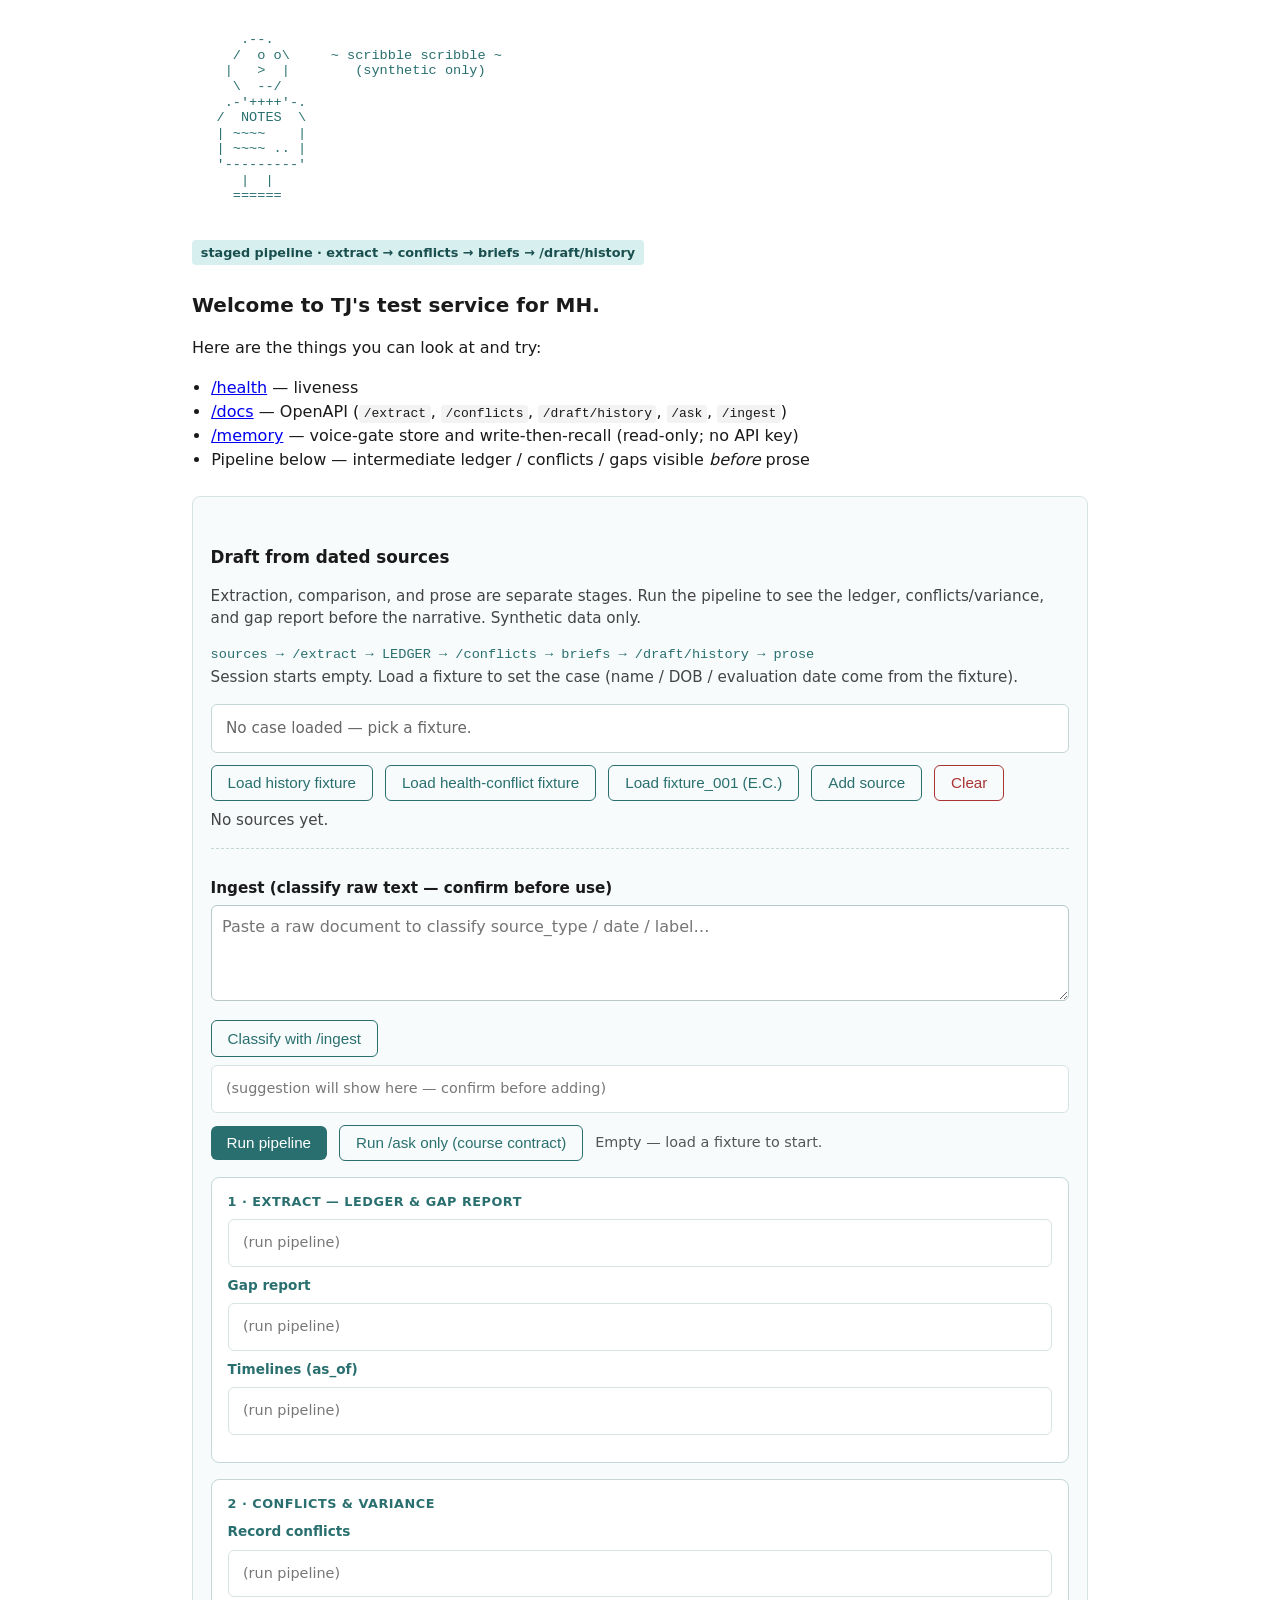
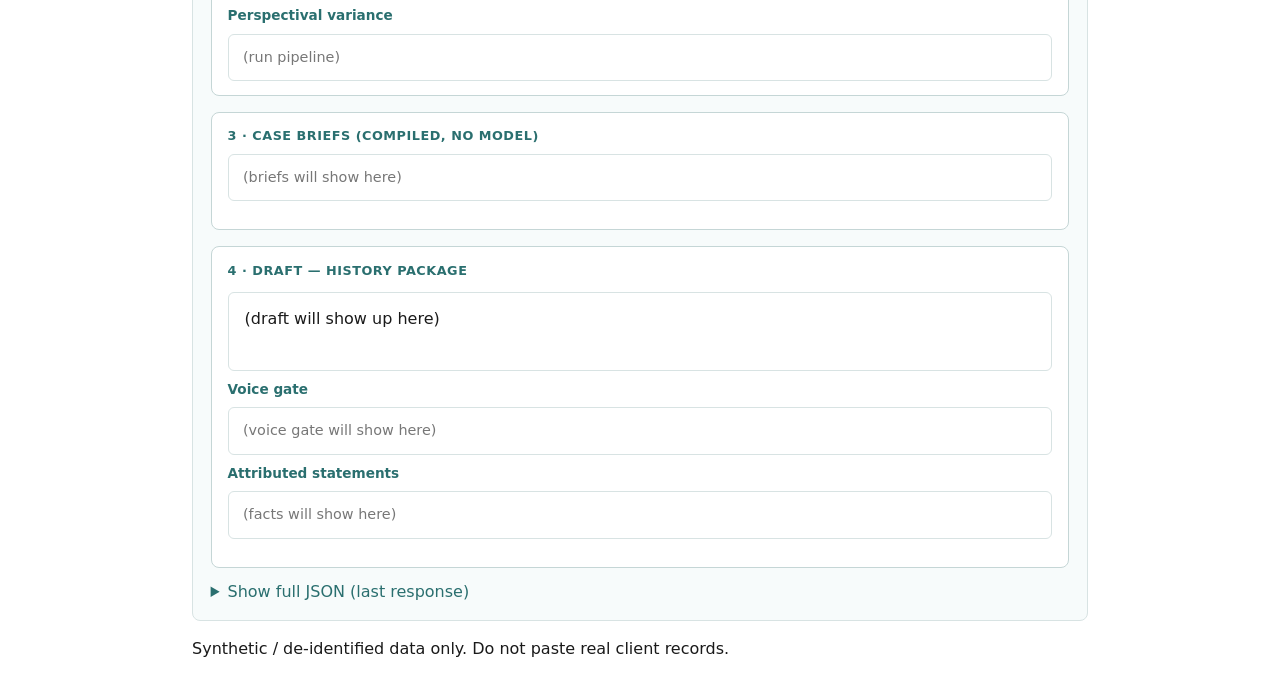
==== static/index.html @ 868e0e56 "Extract the Report Builder into a standalone repo from AI-Internship@16090cd. Fresh history of manif" ====
<!DOCTYPE html>
<html lang="en">
<head>
  <meta charset="utf-8" />
  <meta name="viewport" content="width=device-width, initial-scale=1" />
  <title>TJ's test service for MH</title>
  <link rel="icon" type="image/png" href="/favicon.png" />
  <style>
    body { font-family: system-ui, sans-serif; max-width: 56rem; margin: 2rem auto; padding: 0 1rem; line-height: 1.5; color: #1a1a1a; background: #fff; }
    h1 { font-size: 1.25rem; font-weight: 600; }
    h2 { font-size: 1.05rem; font-weight: 600; margin-top: 2rem; }
    h3 { font-size: 0.95rem; font-weight: 600; margin: 1rem 0 0.35rem; }
    h4 { font-size: 0.85rem; font-weight: 600; margin: 0.5rem 0 0.25rem; color: #2a6f6f; }
    .badge {
      display: inline-block;
      margin: 0 0 0.75rem;
      padding: 0.2rem 0.55rem;
      font-size: 0.8rem;
      font-weight: 600;
      color: #1a4f4f;
      background: #d8efef;
      border-radius: 4px;
    }
    .ascii {
      font-family: ui-monospace, SFMono-Regular, Menlo, Consolas, monospace;
      font-size: 0.85rem;
      line-height: 1.15;
      white-space: pre;
      color: #2a6f6f;
      margin: 1.25rem 0;
      overflow-x: auto;
    }
    ul { padding-left: 1.2rem; margin: 0.25rem 0; }
    code { background: #f3f3f3; padding: 0.1em 0.35em; border-radius: 3px; }
    .try {
      margin-top: 1.5rem;
      padding: 1rem 1.1rem;
      border: 1px solid #d8e3e3;
      border-radius: 8px;
      background: #f7fbfb;
    }
    .try p.hint { color: #444; font-size: 0.95rem; margin-top: 0; }
    label { display: block; font-weight: 600; margin: 0.75rem 0 0.35rem; }
    .fields {
      display: grid;
      grid-template-columns: repeat(auto-fit, minmax(9rem, 1fr));
      gap: 0.75rem;
      margin-top: 0.5rem;
    }
    .fields label { margin-top: 0; }
    .case-header {
      margin: 0.75rem 0 0.25rem;
      padding: 0.75rem 0.9rem;
      border: 1px solid #c5d6d6;
      border-radius: 6px;
      background: #fff;
      display: grid;
      grid-template-columns: repeat(auto-fit, minmax(11rem, 1fr));
      gap: 0.65rem 1rem;
    }
    .case-header.empty {
      color: #666;
      font-size: 0.95rem;
      display: block;
    }
    .case-header .case-field-label {
      display: block;
      font-size: 0.75rem;
      font-weight: 600;
      color: #2a6f6f;
      text-transform: uppercase;
      letter-spacing: 0.03em;
      margin-bottom: 0.15rem;
    }
    .case-header .case-field-value {
      font-size: 0.95rem;
    }
    input[type="text"], input[type="date"], select, textarea {
      width: 100%;
      box-sizing: border-box;
      font: inherit;
      padding: 0.55rem 0.65rem;
      border: 1px solid #b8c9c9;
      border-radius: 6px;
      background: #fff;
      color: #1a1a1a;
    }
    textarea { min-height: 6rem; line-height: 1.45; resize: vertical; }
    .source-card {
      margin-top: 0.75rem;
      padding: 0.75rem;
      border: 1px solid #c5d6d6;
      border-radius: 6px;
      background: #fff;
    }
    .source-card .card-head {
      display: flex;
      justify-content: space-between;
      align-items: center;
      margin-bottom: 0.35rem;
    }
    .source-card .card-head span { font-weight: 600; font-size: 0.9rem; }
    .ghost {
      background: transparent;
      color: #2a6f6f;
      border: 1px solid #2a6f6f;
    }
    .ghost.danger { color: #a33; border-color: #a33; }
    .row { display: flex; flex-wrap: wrap; gap: 0.75rem; align-items: center; margin-top: 0.75rem; }
    .row label.chk { font-weight: 500; display: inline-flex; gap: 0.4rem; align-items: center; margin: 0; }
    button {
      background: #2a6f6f;
      color: #fff;
      border: none;
      border-radius: 6px;
      padding: 0.55rem 1rem;
      font-size: 0.95rem;
      cursor: pointer;
    }
    button:disabled { opacity: 0.6; cursor: wait; }
    #status { font-size: 0.9rem; color: #555; }
    #status.error { color: #a33; }
    .answer {
      margin-top: 0.75rem;
      padding: 0.9rem 1rem;
      background: #fff;
      border: 1px solid #d8e3e3;
      border-radius: 6px;
      white-space: pre-wrap;
      min-height: 3rem;
      color: #1a1a1a;
    }
    .panel {
      margin-top: 0.5rem;
      padding: 0.75rem 0.9rem;
      background: #fff;
      border: 1px solid #d8e3e3;
      border-radius: 6px;
      font-size: 0.9rem;
      color: #1a1a1a;
    }
    .panel.empty { color: #777; }
    .panel .cite { color: #555; font-size: 0.85rem; }
    .stage {
      margin-top: 1rem;
      padding: 0.85rem 1rem;
      border: 1px solid #c5d6d6;
      border-radius: 8px;
      background: #fff;
    }
    .stage .stage-label {
      font-size: 0.8rem;
      font-weight: 700;
      letter-spacing: 0.04em;
      text-transform: uppercase;
      color: #2a6f6f;
      margin-bottom: 0.35rem;
    }
    .conflict-item { margin-top: 0.5rem; padding-top: 0.5rem; border-top: 1px solid #e8eeee; }
    .conflict-item:first-child { border-top: none; padding-top: 0; margin-top: 0; }
    .meta { font-size: 0.9rem; color: #555; margin-top: 0.5rem; }
    details { margin-top: 0.75rem; }
    details summary { cursor: pointer; color: #2a6f6f; font-weight: 500; }
    pre.out {
      margin-top: 0.5rem;
      padding: 0.75rem;
      background: #111;
      color: #e8f0e8;
      border-radius: 6px;
      overflow-x: auto;
      font-size: 0.75rem;
      line-height: 1.35;
      white-space: pre-wrap;
      word-break: break-word;
    }
    .pipe { font-family: ui-monospace, monospace; font-size: 0.85rem; color: #2a6f6f; margin: 0.5rem 0 0; }
    .ingest-box { margin-top: 1rem; padding-top: 0.75rem; border-top: 1px dashed #c5d6d6; }
  </style>
</head>
<body>
  <pre class="ascii" aria-hidden="true">
      .--.
     /  o o\     ~ scribble scribble ~
    |   &gt;  |        (synthetic only)
     \  --/
    .-'++++'-.
   /  NOTES  \
   | ~~~~    |
   | ~~~~ .. |
   '---------'
      |  |
     ======
  </pre>
  <p class="badge" id="buildBadge">staged pipeline · extract → conflicts → briefs → /draft/history</p>
  <h1>Welcome to TJ's test service for MH.</h1>
  <p>Here are the things you can look at and try:</p>
  <ul>
    <li><a href="/health">/health</a> — liveness</li>
    <li><a href="/docs">/docs</a> — OpenAPI (<code>/extract</code>, <code>/conflicts</code>, <code>/draft/history</code>, <code>/ask</code>, <code>/ingest</code>)</li>
    <li><a href="/memory">/memory</a> — voice-gate store and write-then-recall (read-only; no API key)</li>
    <li>Pipeline below — intermediate ledger / conflicts / gaps visible <em>before</em> prose</li>
  </ul>

  <section class="try" aria-labelledby="try-title">
    <h2 id="try-title">Draft from dated sources</h2>
    <p class="hint">
      Extraction, comparison, and prose are separate stages. Run the pipeline to see the ledger,
      conflicts/variance, and gap report before the narrative. Synthetic data only.
    </p>
    <p class="pipe">sources → /extract → LEDGER → /conflicts → briefs → /draft/history → prose</p>

    <p class="hint" id="emptyHint">
      Session starts empty. Load a fixture to set the case (name / DOB / evaluation date come from the fixture).
    </p>

    <div class="case-header empty" id="caseHeader">No case loaded — pick a fixture.</div>

    <div class="row">
      <button type="button" class="ghost" id="loadHistoryBtn">Load history fixture</button>
      <button type="button" class="ghost" id="loadHealthBtn">Load health-conflict fixture</button>
      <button type="button" class="ghost" id="loadFixture001Btn">Load fixture_001 (E.C.)</button>
      <button type="button" class="ghost" id="addSourceBtn">Add source</button>
      <button type="button" class="ghost danger" id="clearBtn">Clear</button>
    </div>

    <div id="sources"></div>
    <p class="hint" id="sourcesEmptyHint" style="margin-top:0.5rem">No sources yet.</p>

    <div class="ingest-box">
      <h3>Ingest (classify raw text — confirm before use)</h3>
      <textarea id="ingestText" placeholder="Paste a raw document to classify source_type / date / label…"></textarea>
      <div class="row">
        <button type="button" class="ghost" id="ingestBtn">Classify with /ingest</button>
        <span id="ingestStatus"></span>
      </div>
      <div class="panel empty" id="ingestPanel">(suggestion will show here — confirm before adding)</div>
    </div>

    <div class="row">
      <button type="button" id="runBtn">Run pipeline</button>
      <button type="button" class="ghost" id="askBtn">Run /ask only (course contract)</button>
      <span id="status">Empty — load a fixture to start.</span>
    </div>

    <div class="stage" id="stageExtract">
      <div class="stage-label">1 · Extract — ledger &amp; gap report</div>
      <div class="panel empty" id="ledgerPanel">(run pipeline)</div>
      <h4>Gap report</h4>
      <div class="panel empty" id="gapPanel">(run pipeline)</div>
      <h4>Timelines (as_of)</h4>
      <div class="panel empty" id="timelinePanel">(run pipeline)</div>
      <p class="meta" id="extractMeta"></p>
    </div>

    <div class="stage" id="stageConflicts">
      <div class="stage-label">2 · Conflicts &amp; variance</div>
      <h4>Record conflicts</h4>
      <div class="panel empty" id="conflictsPanel">(run pipeline)</div>
      <h4>Perspectival variance</h4>
      <div class="panel empty" id="variancePanel">(run pipeline)</div>
    </div>

    <div class="stage" id="stageBriefs">
      <div class="stage-label">3 · Case briefs (compiled, no model)</div>
      <div class="panel empty" id="briefsPanel">(briefs will show here)</div>
      <p class="meta" id="briefsMeta"></p>
    </div>

    <div class="stage" id="stageDraft">
      <div class="stage-label">4 · Draft — History package</div>
      <div class="answer" id="answer">(draft will show up here)</div>
      <h4>Voice gate</h4>
      <div class="panel empty" id="voicePanel">(voice gate will show here)</div>
      <h4>Attributed statements</h4>
      <div class="panel empty" id="factsPanel">(facts will show here)</div>
      <p class="meta" id="meta"></p>
    </div>

    <details>
      <summary>Show full JSON (last response)</summary>
      <pre class="out" id="result"></pre>
    </details>
  </section>

  <p>Synthetic / de-identified data only. Do not paste real client records.</p>

  <script>
    const SOURCE_TYPES = [
      "assessment", "school", "parent", "teacher", "observation", "prior_eval", "other"
    ];
    const caseHeaderEl = document.getElementById("caseHeader");
    const sourcesEl = document.getElementById("sources");
    const runBtn = document.getElementById("runBtn");
    const askBtn = document.getElementById("askBtn");
    const statusEl = document.getElementById("status");
    const answerEl = document.getElementById("answer");
    const factsPanel = document.getElementById("factsPanel");
    const voicePanel = document.getElementById("voicePanel");
    const briefsPanel = document.getElementById("briefsPanel");
    const briefsMeta = document.getElementById("briefsMeta");
    const conflictsPanel = document.getElementById("conflictsPanel");
    const variancePanel = document.getElementById("variancePanel");
    const ledgerPanel = document.getElementById("ledgerPanel");
    const gapPanel = document.getElementById("gapPanel");
    const timelinePanel = document.getElementById("timelinePanel");
    const extractMeta = document.getElementById("extractMeta");
    const metaEl = document.getElementById("meta");
    const resultEl = document.getElementById("result");
    const ingestText = document.getElementById("ingestText");
    const ingestBtn = document.getElementById("ingestBtn");
    const ingestStatus = document.getElementById("ingestStatus");
    const ingestPanel = document.getElementById("ingestPanel");
    let sourceSeq = 0;
    let lastIngest = null;
    /** @type {{name: string, dob: string, evaluation_date: string} | null} */
    let currentChild = null;

    function el(tag, attrs, children) {
      const node = document.createElement(tag);
      if (attrs) {
        Object.entries(attrs).forEach(([k, v]) => {
          if (k === "className" || k === "class") node.className = v;
          else if (k === "text") node.textContent = v;
          else if (k === "value") node.value = v;
          else node.setAttribute(k, v);
        });
      }
      (children || []).forEach((child) => {
        if (child == null) return;
        node.appendChild(typeof child === "string" ? document.createTextNode(child) : child);
      });
      return node;
    }

    function field(labelText, control) {
      return el("div", null, [el("label", { text: labelText }), control]);
    }

    function sourceCard(data) {
      data = data || {};
      sourceSeq += 1;
      const idInput = el("input", { class: "s-id", type: "text" });
      idInput.value = data.id || "";
      idInput.placeholder = "nurse-health-2024";
      const typeSel = el("select", { class: "s-type" });
      SOURCE_TYPES.forEach((t) => typeSel.appendChild(el("option", { value: t, text: t })));
      typeSel.value = data.type || "other";
      const dateInput = el("input", { class: "s-date", type: "date" });
      dateInput.value = data.date || "";
      const labelInput = el("input", { class: "s-label", type: "text" });
      labelInput.value = data.label || "";
      const contentArea = el("textarea", { class: "s-content" });
      contentArea.value = data.content || "";
      const removeBtn = el("button", { type: "button", className: "ghost danger", text: "Remove" });
      const card = el("div", { className: "source-card" });
      card.dataset.docClass = data.doc_class || "narrative";
      removeBtn.addEventListener("click", () => {
        card.remove();
        updateSourcesEmptyHint();
      });
      const docClassNote =
        data.doc_class === "score_report"
          ? el("span", {
              text: "score_report (skipped for history extract)",
              style: "font-size:0.8rem;color:#666;font-weight:500;",
            })
          : el("span", { text: "Source" });
      card.append(
        el("div", { className: "card-head" }, [docClassNote, removeBtn]),
        el("div", { className: "fields" }, [
          field("Id", idInput),
          field("Type", typeSel),
          field("Date", dateInput),
          field("Label", labelInput),
        ]),
        el("label", { text: "Content" }),
        contentArea,
      );
      return card;
    }

    function clearSources() { sourcesEl.innerHTML = ""; }
    function updateSourcesEmptyHint() {
      const hint = document.getElementById("sourcesEmptyHint");
      if (hint) hint.style.display = sourcesEl.children.length ? "none" : "block";
    }
    function renderCaseHeader(child) {
      currentChild = child
        ? {
            name: child.name || "",
            dob: child.dob || "",
            evaluation_date: child.evaluation_date || "",
          }
        : null;
      caseHeaderEl.innerHTML = "";
      if (!currentChild || !currentChild.name) {
        caseHeaderEl.className = "case-header empty";
        caseHeaderEl.textContent = "No case loaded — pick a fixture.";
        return;
      }
      caseHeaderEl.className = "case-header";
      const fieldBlock = (label, value) =>
        el("div", null, [
          el("span", { className: "case-field-label", text: label }),
          el("span", { className: "case-field-value", text: value || "—" }),
        ]);
      caseHeaderEl.append(
        fieldBlock("Name (synthetic)", currentChild.name),
        fieldBlock("Date of birth", currentChild.dob),
        fieldBlock("Evaluation date", currentChild.evaluation_date),
      );
    }
    function resetPipelinePanels() {
      setEmpty(ledgerPanel, "(run pipeline)");
      setEmpty(gapPanel, "(run pipeline)");
      setEmpty(timelinePanel, "(run pipeline)");
      setEmpty(conflictsPanel, "(run pipeline)");
      setEmpty(variancePanel, "(run pipeline)");
      setEmpty(factsPanel, "(facts will show here)");
      answerEl.textContent = "(draft will show up here)";
      extractMeta.textContent = "";
      metaEl.textContent = "";
      resultEl.textContent = "";
      ingestText.value = "";
      ingestStatus.textContent = "";
      setEmpty(ingestPanel, "(suggestion will show here — confirm before adding)");
      lastIngest = null;
    }
    function clearSession() {
      renderCaseHeader(null);
      clearSources();
      sourceSeq = 0;
      resetPipelinePanels();
      statusEl.className = "";
      statusEl.textContent = "Empty — load a fixture to start.";
      updateSourcesEmptyHint();
    }
    function applyFixture(data) {
      renderCaseHeader(data.child);
      clearSources();
      (data.sources || []).forEach((s) => sourcesEl.appendChild(sourceCard(s)));
      resetPipelinePanels();
      statusEl.className = "";
      statusEl.textContent = "Fixture loaded — " + (data.sources || []).length + " source(s).";
      updateSourcesEmptyHint();
    }
    async function loadFixture(name) {
      statusEl.textContent = "Loading fixture…";
      const res = await fetch("/fixtures/" + name);
      if (!res.ok) throw new Error("Could not load fixture " + name);
      applyFixture(await res.json());
    }

    document.getElementById("addSourceBtn").addEventListener("click", () => {
      sourcesEl.appendChild(sourceCard({
        id: "source-" + (sourceSeq + 1),
        type: "other",
        date: (currentChild && currentChild.evaluation_date) || "",
        label: "",
        content: "",
        doc_class: "narrative",
      }));
      updateSourcesEmptyHint();
    });
    document.getElementById("loadHistoryBtn").addEventListener("click", () => {
      loadFixture("synthetic_history_case.json").catch((err) => {
        statusEl.className = "error";
        statusEl.textContent = String(err.message || err);
      });
    });
    document.getElementById("loadHealthBtn").addEventListener("click", () => {
      loadFixture("synthetic_health_conflict_case.json").catch((err) => {
        statusEl.className = "error";
        statusEl.textContent = String(err.message || err);
      });
    });
    document.getElementById("loadFixture001Btn").addEventListener("click", () => {
      loadFixture("fixture_001.json").catch((err) => {
        statusEl.className = "error";
        statusEl.textContent = String(err.message || err);
      });
    });
    document.getElementById("clearBtn").addEventListener("click", () => clearSession());
    // Start empty — no auto-loaded fixture.
    clearSession();

    function collectSources() {
      const sources = [...sourcesEl.querySelectorAll(".source-card")].map((card) => ({
        id: card.querySelector(".s-id").value.trim(),
        type: card.querySelector(".s-type").value,
        date: card.querySelector(".s-date").value,
        label: card.querySelector(".s-label").value.trim(),
        content: card.querySelector(".s-content").value.trim(),
        doc_class: card.dataset.docClass || "narrative",
      }));
      if (!sources.length) throw new Error("Add at least one source.");
      for (const s of sources) {
        if (!s.id || !s.date || !s.label || !s.content) {
          throw new Error("Each source needs id, date, label, and content.");
        }
      }
      return sources;
    }

    function caseBody() {
      if (!currentChild || !currentChild.dob || !currentChild.evaluation_date) {
        throw new Error("Load a fixture first (case name / DOB / evaluation date come from the fixture).");
      }
      return {
        confirm_synthetic: true,
        section: "history",
        child: {
          name: currentChild.name,
          dob: currentChild.dob,
          evaluation_date: currentChild.evaluation_date,
        },
        sources: collectSources(),
        model: "gpt-4o-mini",
      };
    }

    function setEmpty(panel, msg) {
      panel.className = "panel empty";
      panel.textContent = msg;
    }

    function renderLedger(facts) {
      if (!facts || !facts.length) {
        setEmpty(ledgerPanel, "(no facts)");
        return;
      }
      ledgerPanel.className = "panel";
      ledgerPanel.innerHTML = "";
      const list = el("ul");
      facts.forEach((f) => {
        const line =
          (f.id || "?") + "  " + (f.subject || "") + "/" + (f.predicate || "") +
          (f.qualifier ? ":" + f.qualifier : "") +
          "  " + (f.assertion || "") + "=" + JSON.stringify(f.value) +
          "  @" + (f.as_of_date || f.source_date || "?") +
          "  (" + (f.source_id || "?") + ")";
        list.appendChild(el("li", { text: line }));
      });
      ledgerPanel.appendChild(list);
    }

    function renderGap(gap) {
      const sections = (gap && gap.sections) || [];
      if (!sections.length) {
        setEmpty(gapPanel, "(no gap report)");
        return;
      }
      gapPanel.className = "panel";
      gapPanel.innerHTML = "";
      sections.forEach((s) => {
        gapPanel.appendChild(el("div", {
          text: s.section + " · available=" + s.available +
            " · empty stages: " + ((s.life_stages_empty || []).join(", ") || "none") +
            " · missing predicates: " + (s.predicates_missing || []).length,
        }));
        const fresh = (s.predicate_freshness || []).filter((r) => r.state !== "current");
        if (fresh.length) {
          const ul = el("ul");
          fresh.slice(0, 12).forEach((r) => {
            ul.appendChild(el("li", {
              text: r.predicate + ": " + r.state +
                (r.latest_as_of_date ? " (latest " + r.latest_as_of_date + ")" : ""),
            }));
          });
          gapPanel.appendChild(el("h4", { text: "Freshness (non-current)" }));
          gapPanel.appendChild(ul);
        }
      });
    }

    function renderTimelines(timelines) {
      const multi = (timelines || []).filter((t) => (t.entries || []).length > 0);
      if (!multi.length) {
        setEmpty(timelinePanel, "(no as_of timelines)");
        return;
      }
      timelinePanel.className = "panel";
      timelinePanel.innerHTML = "";
      multi.filter((t) => t.entries.length > 1 || ["age_years", "grade"].includes(t.predicate))
        .forEach((t) => {
          const parts = (t.entries || []).map((e) =>
            e.value + "@" + e.as_of_date + (e.is_latest ? "*" : "") + " (" + e.source_id + ")"
          );
          timelinePanel.appendChild(el("div", { text: (t.topic || t.predicate) + ": " + parts.join(" → ") }));
        });
    }

    function renderDisagreements(panel, items, emptyMsg) {
      if (!items || !items.length) {
        setEmpty(panel, emptyMsg);
        return;
      }
      panel.className = "panel";
      panel.innerHTML = "";
      items.forEach((c) => {
        const block = el("div", { className: "conflict-item" }, [
          el("strong", { text: c.topic || c.predicate || "Item" }),
        ]);
        const list = el("ul");
        (c.versions || []).forEach((v) => {
          list.appendChild(el("li", {
            text: (v.assertion || "") + " " + JSON.stringify(v.value) +
              " (" + (v.source_id || "?") + ", " + (v.source_date || "?") + ")",
          }));
        });
        block.appendChild(list);
        panel.appendChild(block);
      });
    }

    function historyStatements(draft) {
      const out = [];
      const sections = (draft && draft.package && draft.package.sections) || [];
      sections.forEach((s) => {
        const stmts = (s.draft_output && s.draft_output.statements) || [];
        stmts.forEach((st) => {
          out.push({
            statement: st.statement || st.quote || "",
            fact_id: (st.fact_ids || []).join(", ") || "?",
            source_id: s.display_label || s.section_key || "?",
            source_date: "",
          });
        });
      });
      return out;
    }

    function renderFacts(facts) {
      if (!facts || !facts.length) {
        setEmpty(factsPanel, "(no facts returned)");
        return;
      }
      factsPanel.className = "panel";
      factsPanel.innerHTML = "";
      const list = el("ul");
      facts.forEach((f) => {
        const li = el("li", { text: f.statement || "" });
        li.appendChild(document.createTextNode(" "));
        const cite = f.fact_id
          ? (f.fact_id + (f.source_id ? " · " + f.source_id : "") + (f.source_date ? ", " + f.source_date : ""))
          : ((f.fact_ids || []).join(", ") || "?");
        li.appendChild(el("span", { className: "cite", text: "(" + cite + ")" }));
        list.appendChild(li);
      });
      factsPanel.appendChild(list);
    }

    function renderBriefs(plan) {
      const sections = (plan && plan.sections) || [];
      if (!sections.length) {
        setEmpty(briefsPanel, "(no History sections compiled)");
        briefsMeta.textContent = "";
        return;
      }
      briefsPanel.className = "panel";
      briefsPanel.innerHTML = "";
      sections.forEach((s) => {
        const head = (s.populated ? "populated" : "empty") +
          " · blocks " + ((s.blocks || []).join(", ") || "(none)") +
          " · facts " + (s.fact_count ?? 0);
        briefsPanel.appendChild(el("div", {
          className: "conflict-item",
        }, [
          el("strong", { text: s.display_label || s.section_key || "Section" }),
          el("div", { className: "meta", text: head }),
        ]));
        const pre = el("pre");
        pre.textContent = s.markdown || "(empty brief)";
        briefsPanel.appendChild(pre);
      });
      const gaps = plan.input_schema_gaps || [];
      briefsMeta.textContent =
        "structure " + (plan.structure_spec_id || "?") +
        " · sections " + sections.length +
        (gaps.length ? " · gaps: " + gaps.join(" | ") : "");
    }

    function renderVoiceGate(draft) {
      const checks = (draft && draft.voice_gate && draft.voice_gate.checks) || [];
      if (!checks.length) {
        setEmpty(voicePanel, "(no voice-gate results)");
        return;
      }
      voicePanel.className = "panel";
      voicePanel.innerHTML = "";
      voicePanel.appendChild(el("div", {
        className: "meta",
        text: "store SHA " + ((draft.voice_store_sha || "").slice(0, 12) || "?"),
      }));
      const list = el("ul");
      checks.forEach((c) => {
        list.appendChild(el("li", {
          text: (c.result || "?") + " · " + (c.id || "") +
            (c.section_key ? " [" + c.section_key + "]" : "") +
            (c.summary ? " — " + c.summary : ""),
        }));
      });
      voicePanel.appendChild(list);
    }

    function resetPanels() {
      answerEl.textContent = "";
      setEmpty(ledgerPanel, "");
      setEmpty(gapPanel, "");
      setEmpty(timelinePanel, "");
      setEmpty(conflictsPanel, "");
      setEmpty(variancePanel, "");
      setEmpty(factsPanel, "");
      setEmpty(voicePanel, "");
      setEmpty(briefsPanel, "");
      briefsMeta.textContent = "";
      extractMeta.textContent = "";
      metaEl.textContent = "";
      resultEl.textContent = "";
    }

    async function postJson(path, body) {
      const res = await fetch(path, {
        method: "POST",
        headers: { "Content-Type": "application/json" },
        body: JSON.stringify(body),
      });
      const text = await res.text();
      let data = null;
      try { data = JSON.parse(text); } catch (_) {}
      if (!res.ok) {
        const detail = data && data.detail
          ? (typeof data.detail === "string" ? data.detail : JSON.stringify(data.detail))
          : text;
        throw new Error("HTTP " + res.status + ": " + detail);
      }
      return data;
    }

    runBtn.addEventListener("click", async () => {
      statusEl.className = "";
      statusEl.textContent = "Pipeline: extracting…";
      resetPanels();
      runBtn.disabled = true;
      askBtn.disabled = true;
      let body;
      try { body = caseBody(); }
      catch (err) {
        statusEl.className = "error";
        statusEl.textContent = String(err.message || err);
        runBtn.disabled = false;
        askBtn.disabled = false;
        return;
      }
      try {
        const extract = await postJson("/extract", {
          confirm_synthetic: true,
          child: body.child,
          sources: body.sources,
          model: body.model,
        });
        resultEl.textContent = JSON.stringify(extract, null, 2);
        renderLedger(extract.ledger && extract.ledger.facts);
        renderGap(extract.gap_report);
        renderTimelines(extract.timelines);
        extractMeta.textContent =
          "Extract tokens: " + (extract.tokens_used ?? "?") +
          " · Cost: $" + (extract.cost_usd ?? "?") +
          " · Facts: " + ((extract.ledger && extract.ledger.facts) || []).length;

        statusEl.textContent = "Pipeline: detecting conflicts…";
        const conf = await postJson("/conflicts", {
          confirm_synthetic: true,
          ledger: extract.ledger,
        });
        renderDisagreements(conflictsPanel, conf.conflicts, "(no record conflicts)");
        renderDisagreements(variancePanel, conf.variance, "(no variance)");

        statusEl.textContent = "Pipeline: compiling case briefs…";
        const plan = await postJson("/draft/history/plan", {
          confirm_synthetic: true,
          ledger: extract.ledger,
          conflicts: conf.conflicts || [],
          variance: conf.variance || [],
        });
        renderBriefs(plan);

        statusEl.textContent = "Pipeline: drafting History…";
        const draft = await postJson("/draft/history", {
          confirm_synthetic: true,
          ledger: extract.ledger,
          conflicts: conf.conflicts || [],
          variance: conf.variance || [],
          model: body.model,
          entailment_model: "gpt-4o-mini",
        });
        resultEl.textContent = JSON.stringify({ extract_meta: {
          tokens: extract.tokens_used, cost: extract.cost_usd
        }, conflicts: conf, plan, draft }, null, 2);

        if (draft.section_populated) {
          answerEl.textContent = draft.rendered_prose || "";
          renderFacts(historyStatements(draft));
        } else {
          answerEl.textContent = draft.empty_reason || "(section not populated)";
          setEmpty(factsPanel, "(section not populated)");
        }
        renderVoiceGate(draft);
        const totalTokens = (extract.tokens_used || 0) + (draft.tokens_used || 0);
        const totalCost = +(
          (Number(extract.cost_usd) || 0) + (Number(draft.cost_usd) || 0)
        ).toFixed(6);
        metaEl.textContent =
          "Draft tokens: " + (draft.tokens_used ?? "?") +
          " (by stage: " + JSON.stringify(draft.tokens_by_stage || {}) + ")" +
          " · Pipeline total tokens: " + totalTokens +
          " · Pipeline total cost: $" + totalCost +
          " · Conflicts: " + ((conf.conflicts || []).length) +
          " · Variance: " + ((conf.variance || []).length) +
          " · Prompt SHA: " + ((draft.prompt_hash || "").slice(0, 12) || "?") +
          " · Voice SHA: " + ((draft.voice_store_sha || "").slice(0, 12) || "?") +
          (draft.langfuse_url ? " · Trace: " + draft.langfuse_url : "");
        statusEl.textContent = "Done · pipeline complete";
      } catch (err) {
        statusEl.className = "error";
        statusEl.textContent = String(err.message || err);
        answerEl.textContent = String(err.message || err);
      } finally {
        runBtn.disabled = false;
        askBtn.disabled = false;
      }
    });

    askBtn.addEventListener("click", async () => {
      statusEl.className = "";
      statusEl.textContent = "Running /ask (internal pipeline)…";
      resetPanels();
      runBtn.disabled = true;
      askBtn.disabled = true;
      let body;
      try { body = caseBody(); }
      catch (err) {
        statusEl.className = "error";
        statusEl.textContent = String(err.message || err);
        runBtn.disabled = false;
        askBtn.disabled = false;
        return;
      }
      try {
        const data = await postJson("/ask", body);
        resultEl.textContent = JSON.stringify(data, null, 2);
        if (data.answer) {
          answerEl.textContent = data.answer.prose || "";
          renderFacts(data.answer.facts);
          renderDisagreements(conflictsPanel, data.answer.conflicts, "(no conflicts on answer)");
        }
        metaEl.textContent =
          "Model: " + (data.model || "?") +
          " · Tokens (full pipeline): " + (data.tokens_used ?? "?") +
          " · Cost: $" + (data.cost_usd ?? "?") +
          " · Expected age: " + (data.age_years_expected ?? "?");
        statusEl.textContent = "Done · /ask";
      } catch (err) {
        statusEl.className = "error";
        statusEl.textContent = String(err.message || err);
      } finally {
        runBtn.disabled = false;
        askBtn.disabled = false;
      }
    });

    ingestBtn.addEventListener("click", async () => {
      const content = (ingestText.value || "").trim();
      if (!content) {
        ingestStatus.className = "error";
        ingestStatus.textContent = "Paste document text first.";
        return;
      }
      ingestStatus.className = "";
      ingestStatus.textContent = "Classifying…";
      ingestBtn.disabled = true;
      try {
        const data = await postJson("/ingest", {
          confirm_synthetic: true,
          content,
          model: "gpt-4o-mini",
        });
        lastIngest = data.suggestion;
        ingestPanel.className = "panel";
        ingestPanel.innerHTML = "";
        ingestPanel.appendChild(el("div", {
          text: "Suggested — confirm before use (never applied silently):",
        }));
        ingestPanel.appendChild(el("ul", null, [
          el("li", { text: "type: " + data.suggestion.source_type }),
          el("li", { text: "date: " + data.suggestion.source_date }),
          el("li", { text: "label: " + data.suggestion.label }),
        ]));
        const addBtn = el("button", {
          type: "button",
          className: "ghost",
          text: "Add as confirmed source",
        });
        addBtn.addEventListener("click", () => {
          if (!lastIngest) return;
          sourcesEl.appendChild(sourceCard({
            id: "ingested-" + (sourceSeq + 1),
            type: lastIngest.source_type,
            date: lastIngest.source_date,
            label: lastIngest.label,
            content: content,
          }));
          ingestStatus.textContent = "Source card added — review id/date before drafting.";
        });
        ingestPanel.appendChild(addBtn);
        ingestPanel.appendChild(el("p", {
          className: "meta",
          text: data.note + " · tokens=" + data.tokens_used + " · $" + data.cost_usd,
        }));
        ingestStatus.textContent = "Suggestion ready — confirm before adding.";
      } catch (err) {
        ingestStatus.className = "error";
        ingestStatus.textContent = String(err.message || err);
      } finally {
        ingestBtn.disabled = false;
      }
    });
  </script>
</body>
</html>
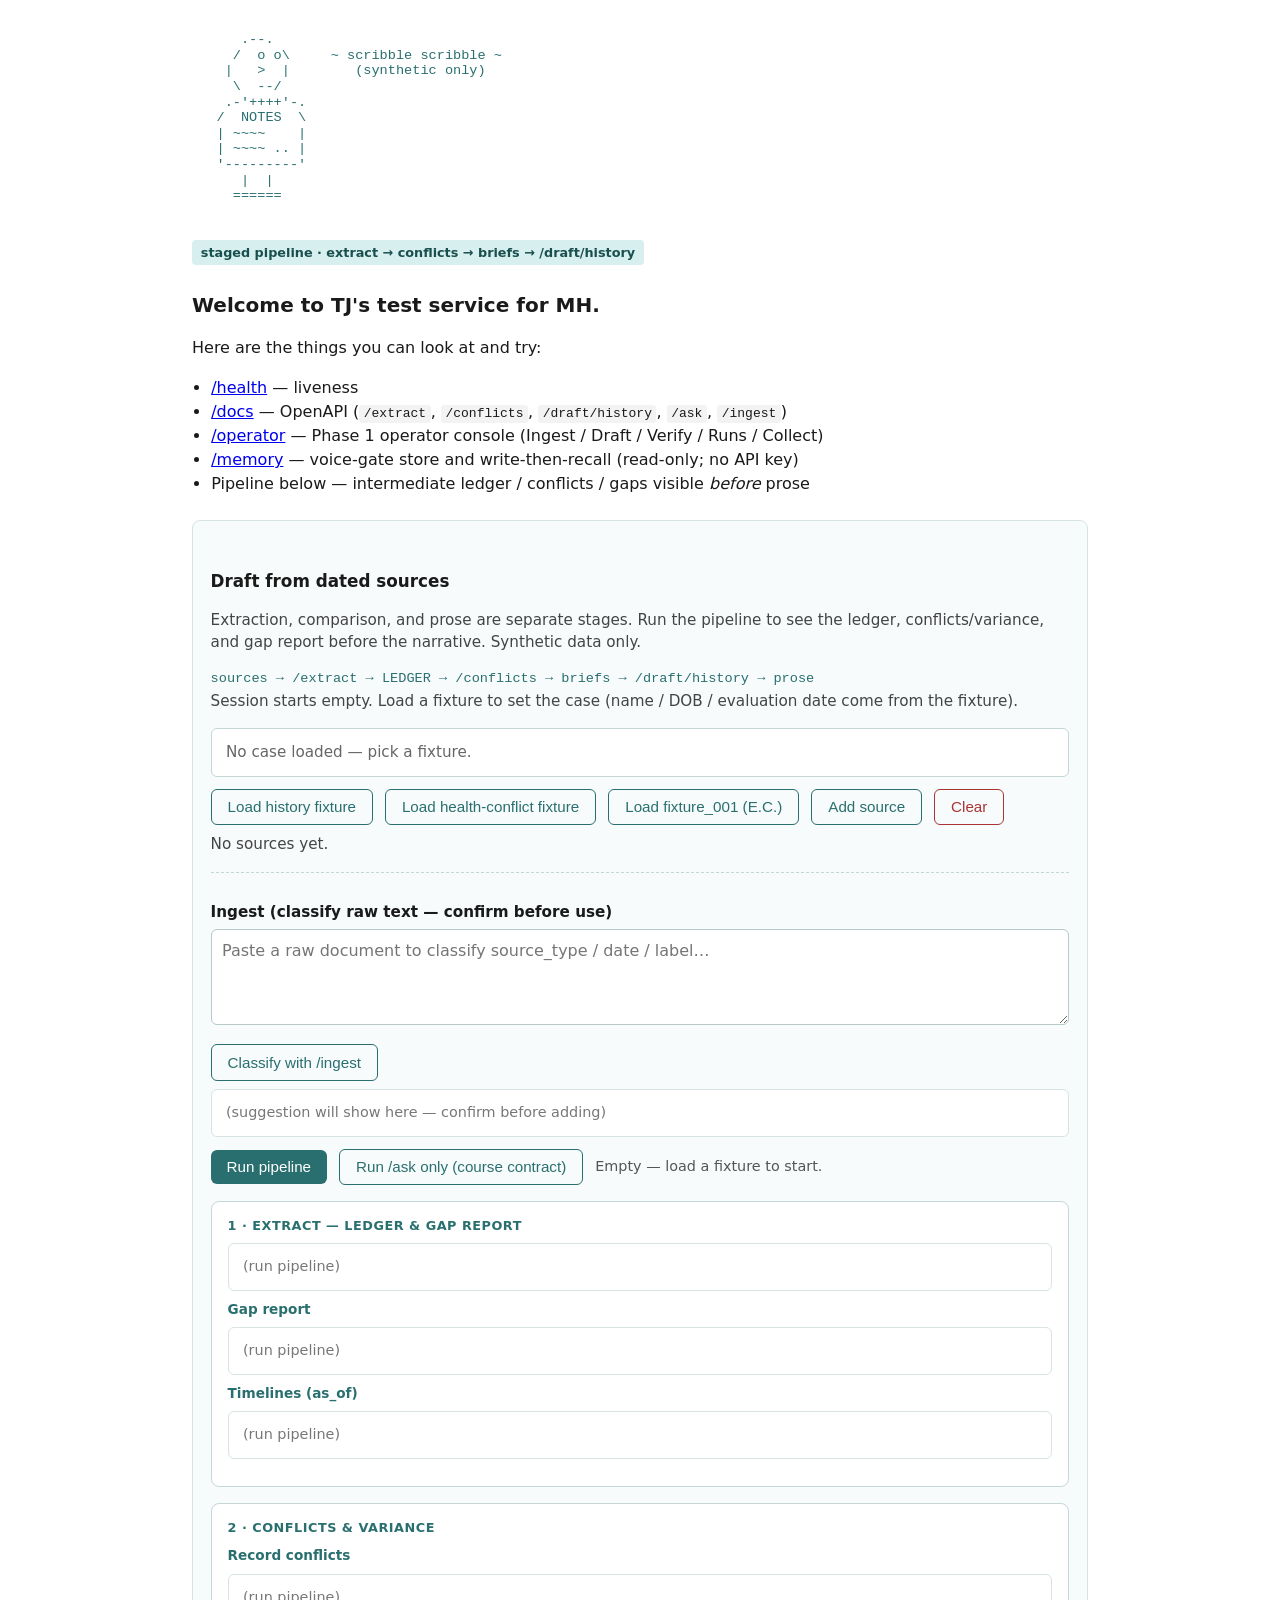
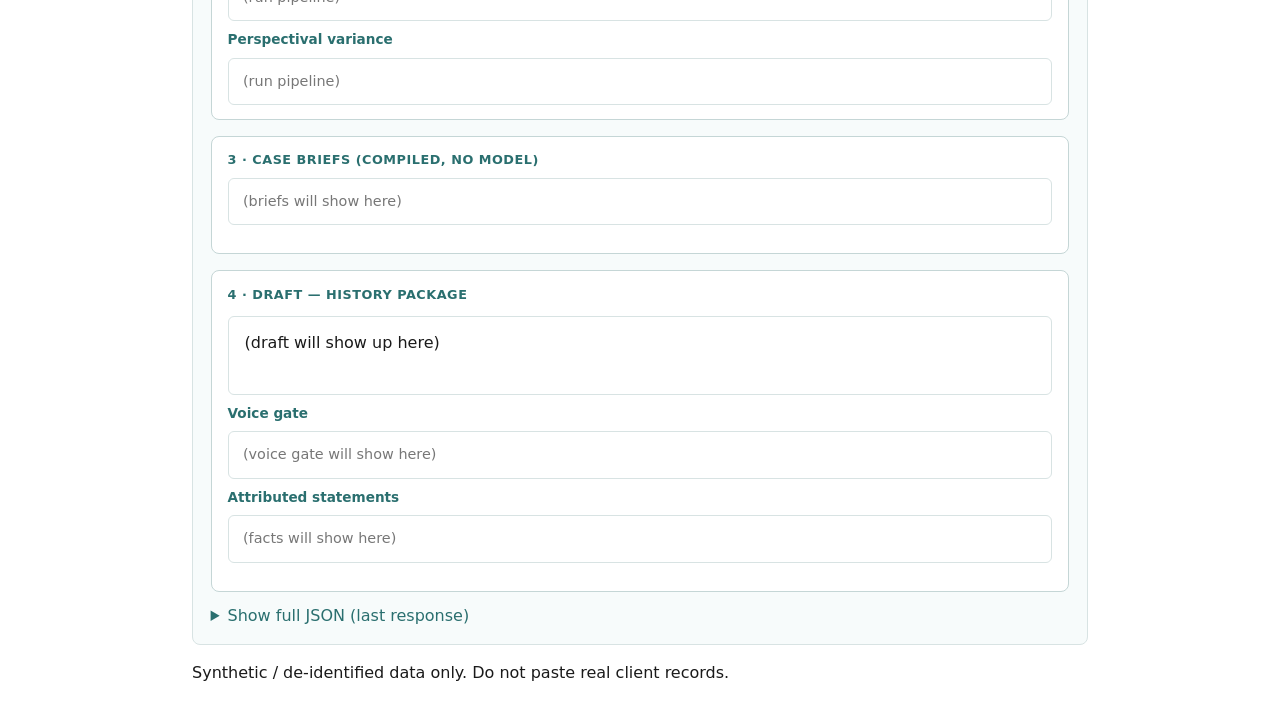
==== commit b9469cea: "Wire the Phase 1 operator canvas at /operator/ against live draft endpoints. Serve the design UI fro" ====
--- a/static/index.html
+++ b/static/index.html
@@ -197,6 +197,7 @@
   <ul>
     <li><a href="/health">/health</a> — liveness</li>
     <li><a href="/docs">/docs</a> — OpenAPI (<code>/extract</code>, <code>/conflicts</code>, <code>/draft/history</code>, <code>/ask</code>, <code>/ingest</code>)</li>
+    <li><a href="/operator/">/operator</a> — Phase 1 operator console (Ingest / Draft / Verify / Runs / Collect)</li>
     <li><a href="/memory">/memory</a> — voice-gate store and write-then-recall (read-only; no API key)</li>
     <li>Pipeline below — intermediate ledger / conflicts / gaps visible <em>before</em> prose</li>
   </ul>
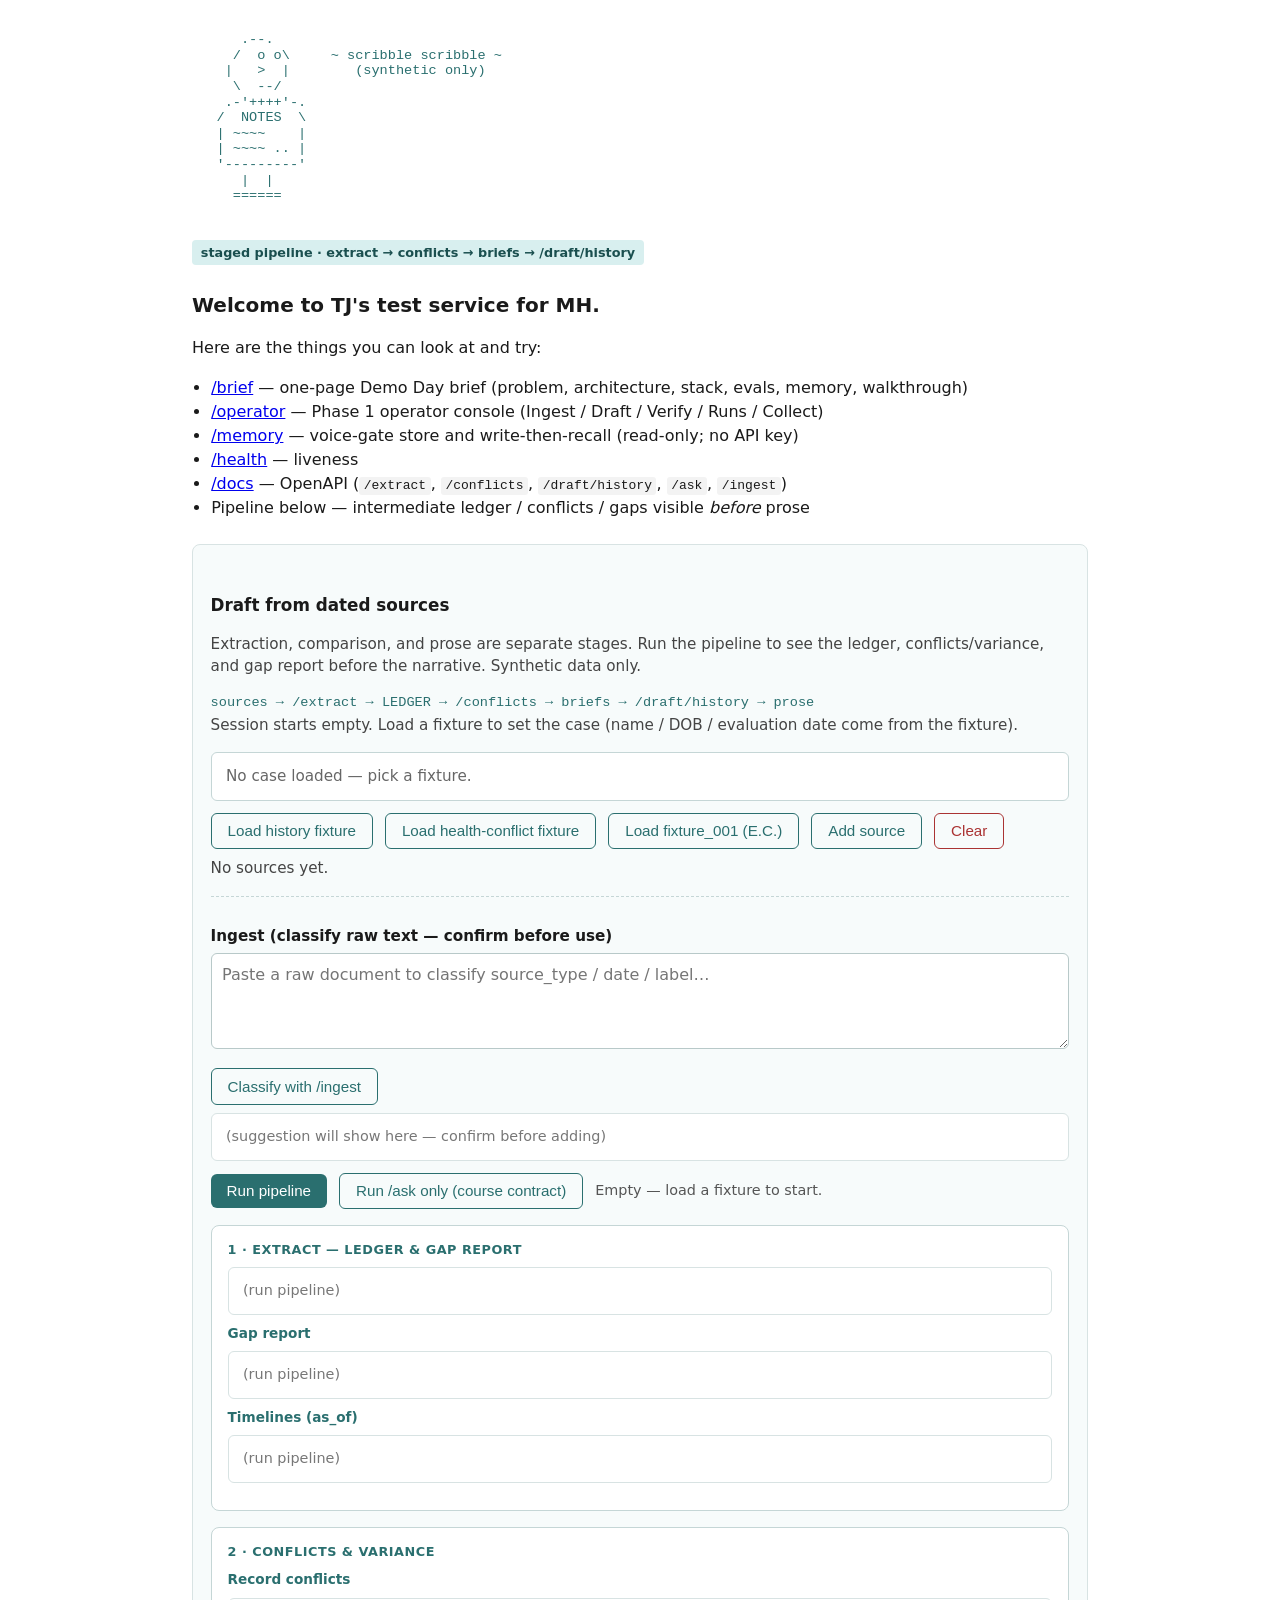
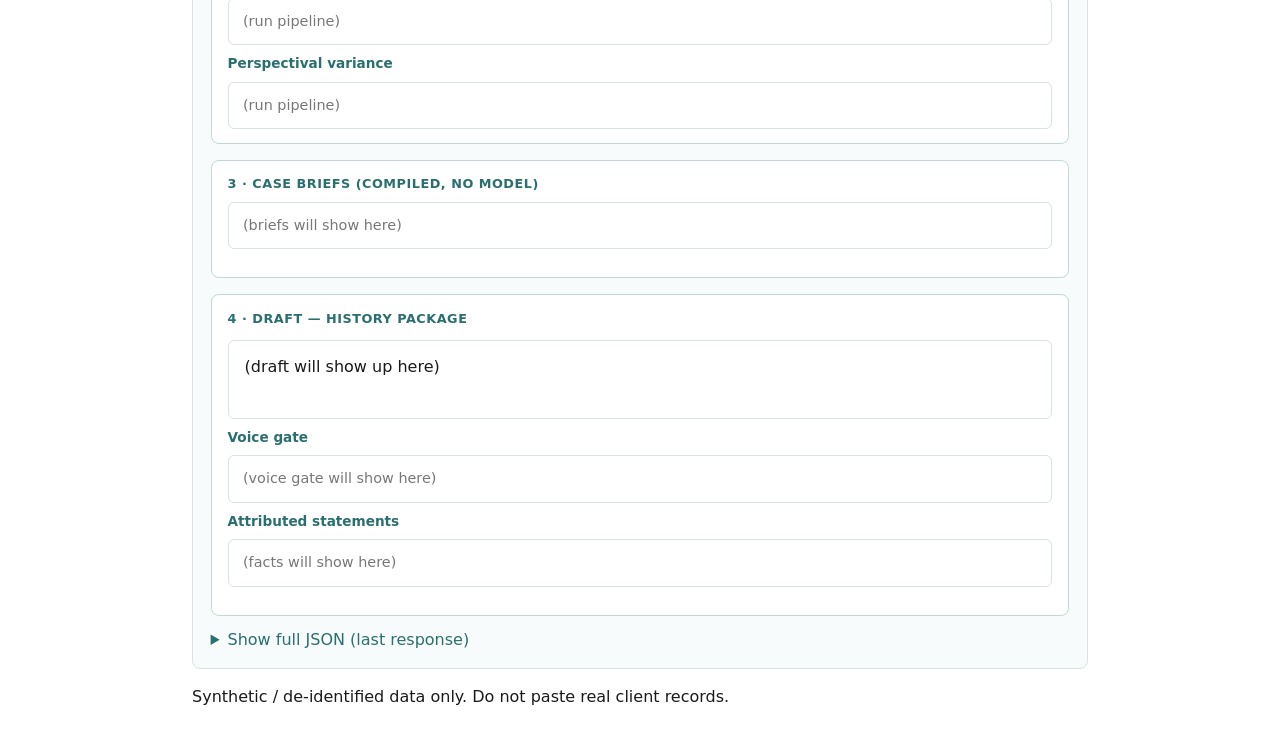
==== commit 24912244: "Add a Demo Day one-pager at /brief and point README at the live URLs. A stranger can read problem, a" ====
--- a/static/index.html
+++ b/static/index.html
@@ -195,10 +195,11 @@
   <h1>Welcome to TJ's test service for MH.</h1>
   <p>Here are the things you can look at and try:</p>
   <ul>
+    <li><a href="/brief">/brief</a> — one-page Demo Day brief (problem, architecture, stack, evals, memory, walkthrough)</li>
+    <li><a href="/operator/">/operator</a> — Phase 1 operator console (Ingest / Draft / Verify / Runs / Collect)</li>
+    <li><a href="/memory">/memory</a> — voice-gate store and write-then-recall (read-only; no API key)</li>
     <li><a href="/health">/health</a> — liveness</li>
     <li><a href="/docs">/docs</a> — OpenAPI (<code>/extract</code>, <code>/conflicts</code>, <code>/draft/history</code>, <code>/ask</code>, <code>/ingest</code>)</li>
-    <li><a href="/operator/">/operator</a> — Phase 1 operator console (Ingest / Draft / Verify / Runs / Collect)</li>
-    <li><a href="/memory">/memory</a> — voice-gate store and write-then-recall (read-only; no API key)</li>
     <li>Pipeline below — intermediate ledger / conflicts / gaps visible <em>before</em> prose</li>
   </ul>
 
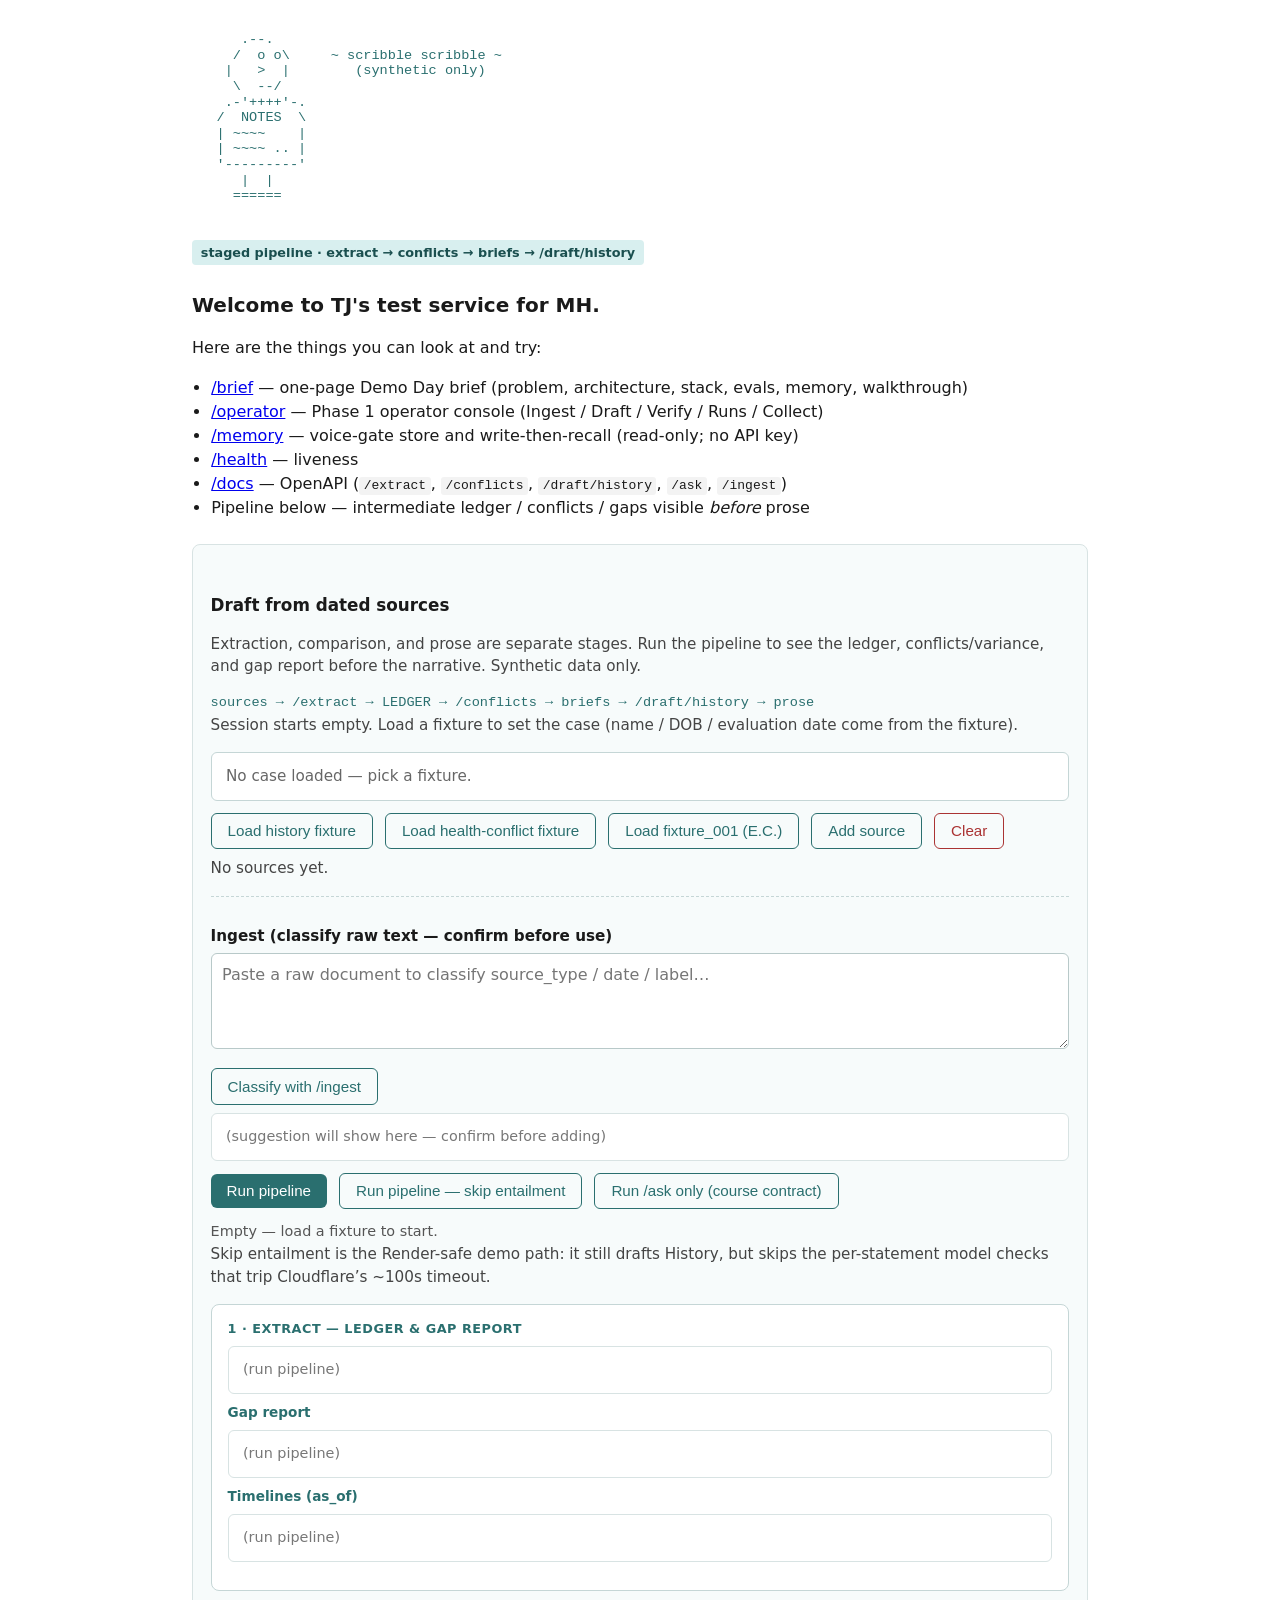
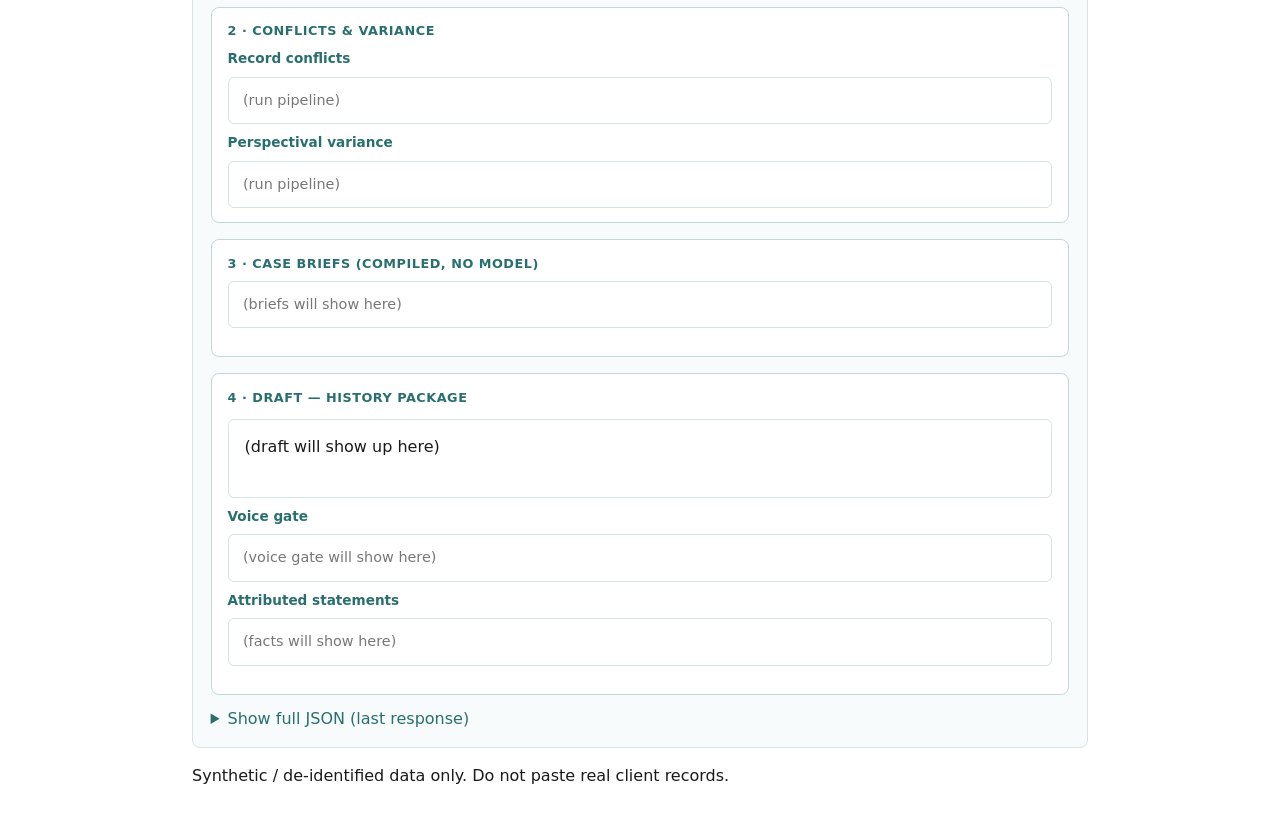
==== commit c2f7c555: "Add a Skip entailment button so the Render demo can draft History without the 520 timeout. Per-state" ====
--- a/static/index.html
+++ b/static/index.html
@@ -240,9 +240,11 @@
 
     <div class="row">
       <button type="button" id="runBtn">Run pipeline</button>
+      <button type="button" class="ghost" id="runSkipEntailmentBtn">Run pipeline — skip entailment</button>
       <button type="button" class="ghost" id="askBtn">Run /ask only (course contract)</button>
       <span id="status">Empty — load a fixture to start.</span>
     </div>
+    <p class="hint">Skip entailment is the Render-safe demo path: it still drafts History, but skips the per-statement model checks that trip Cloudflare’s ~100s timeout.</p>
 
     <div class="stage" id="stageExtract">
       <div class="stage-label">1 · Extract — ledger &amp; gap report</div>
@@ -293,6 +295,7 @@
     const caseHeaderEl = document.getElementById("caseHeader");
     const sourcesEl = document.getElementById("sources");
     const runBtn = document.getElementById("runBtn");
+    const skipEntailmentBtn = document.getElementById("runSkipEntailmentBtn");
     const askBtn = document.getElementById("askBtn");
     const statusEl = document.getElementById("status");
     const answerEl = document.getElementById("answer");
@@ -739,11 +742,14 @@
       return data;
     }
 
-    runBtn.addEventListener("click", async () => {
+    async function runPipeline(skipEntailment) {
       statusEl.className = "";
-      statusEl.textContent = "Pipeline: extracting…";
+      statusEl.textContent = skipEntailment
+        ? "Pipeline: extracting… (entailment will be skipped)"
+        : "Pipeline: extracting…";
       resetPanels();
       runBtn.disabled = true;
+      skipEntailmentBtn.disabled = true;
       askBtn.disabled = true;
       let body;
       try { body = caseBody(); }
@@ -751,6 +757,7 @@
         statusEl.className = "error";
         statusEl.textContent = String(err.message || err);
         runBtn.disabled = false;
+        skipEntailmentBtn.disabled = false;
         askBtn.disabled = false;
         return;
       }
@@ -787,7 +794,9 @@
         });
         renderBriefs(plan);
 
-        statusEl.textContent = "Pipeline: drafting History…";
+        statusEl.textContent = skipEntailment
+          ? "Pipeline: drafting History (entailment skipped)…"
+          : "Pipeline: drafting History…";
         const draft = await postJson("/draft/history", {
           confirm_synthetic: true,
           ledger: extract.ledger,
@@ -795,6 +804,7 @@
           variance: conf.variance || [],
           model: body.model,
           entailment_model: "gpt-4o-mini",
+          skip_entailment: !!skipEntailment,
         });
         resultEl.textContent = JSON.stringify({ extract_meta: {
           tokens: extract.tokens_used, cost: extract.cost_usd
@@ -822,22 +832,28 @@
           " · Prompt SHA: " + ((draft.prompt_hash || "").slice(0, 12) || "?") +
           " · Voice SHA: " + ((draft.voice_store_sha || "").slice(0, 12) || "?") +
           (draft.langfuse_url ? " · Trace: " + draft.langfuse_url : "");
-        statusEl.textContent = "Done · pipeline complete";
+        statusEl.textContent = skipEntailment
+          ? "Done · pipeline complete (entailment skipped)"
+          : "Done · pipeline complete";
       } catch (err) {
         statusEl.className = "error";
         statusEl.textContent = String(err.message || err);
         answerEl.textContent = String(err.message || err);
       } finally {
         runBtn.disabled = false;
+        skipEntailmentBtn.disabled = false;
         askBtn.disabled = false;
       }
-    });
+    }
+    runBtn.addEventListener("click", () => runPipeline(false));
+    skipEntailmentBtn.addEventListener("click", () => runPipeline(true));
 
     askBtn.addEventListener("click", async () => {
       statusEl.className = "";
       statusEl.textContent = "Running /ask (internal pipeline)…";
       resetPanels();
       runBtn.disabled = true;
+      skipEntailmentBtn.disabled = true;
       askBtn.disabled = true;
       let body;
       try { body = caseBody(); }
@@ -845,6 +861,7 @@
         statusEl.className = "error";
         statusEl.textContent = String(err.message || err);
         runBtn.disabled = false;
+        skipEntailmentBtn.disabled = false;
         askBtn.disabled = false;
         return;
       }
@@ -867,6 +884,7 @@
         statusEl.textContent = String(err.message || err);
       } finally {
         runBtn.disabled = false;
+        skipEntailmentBtn.disabled = false;
         askBtn.disabled = false;
       }
     });
